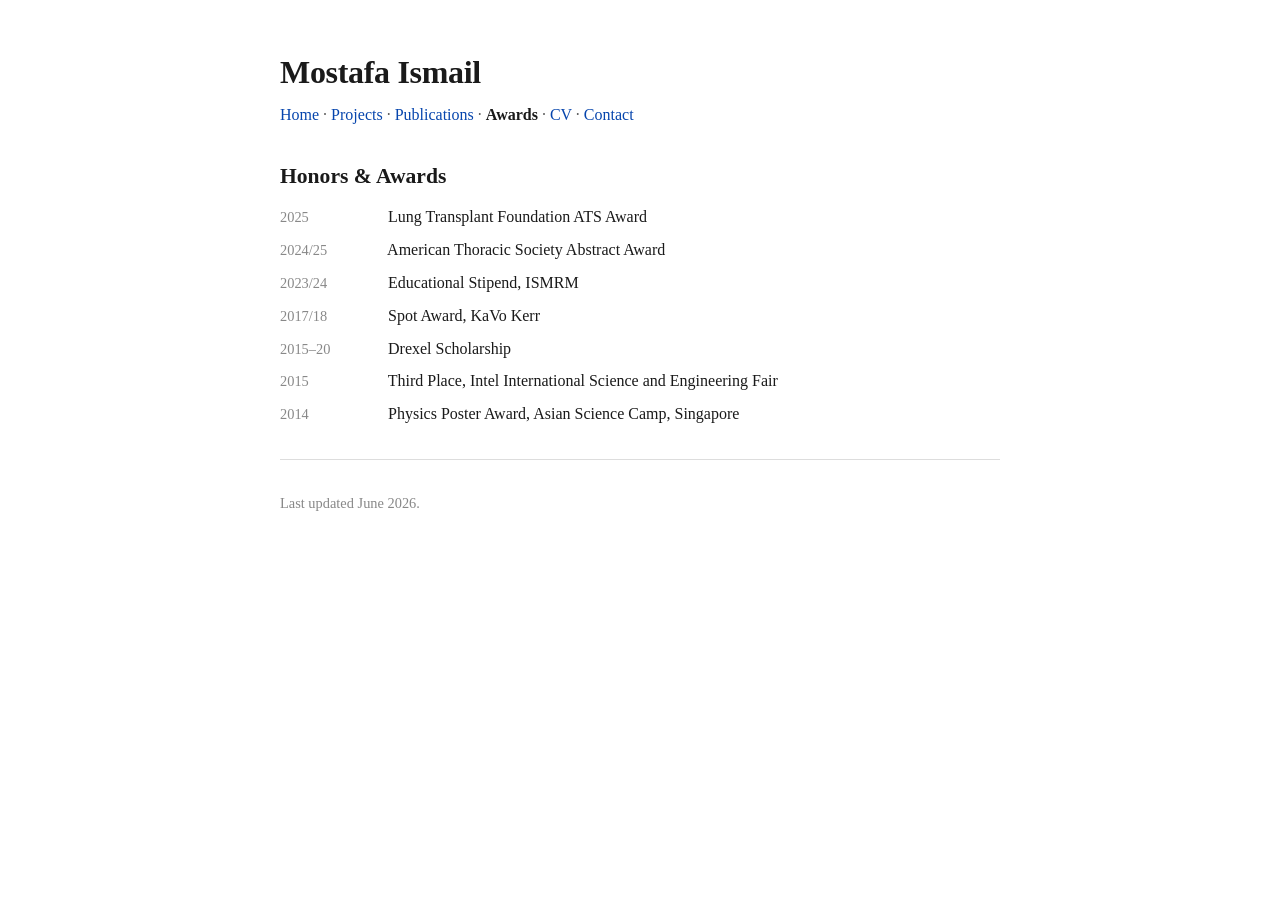
==== awards.html @ 3a741c07 "Add Projects, Awards, Contact pages; add LinkedIn link" ====
<!DOCTYPE html>
<html lang="en">
<head>
  <meta charset="UTF-8" />
  <meta name="viewport" content="width=device-width, initial-scale=1.0" />
  <title>Awards — Mostafa Ismail</title>
  <meta name="description" content="Honors and awards received by Mostafa Ismail." />
  <link rel="stylesheet" href="style.css" />
</head>
<body>
  <div class="wrap">

    <header>
      <h1>Mostafa Ismail</h1>
      <nav>
        <a href="index.html">Home</a> &middot;
        <a href="projects.html">Projects</a> &middot;
        <a href="publications.html">Publications</a> &middot;
        <a href="awards.html" class="active">Awards</a> &middot;
        <a href="cv.html">CV</a> &middot;
        <a href="contact.html">Contact</a>
      </nav>
    </header>

    <section id="awards">
      <h2>Honors &amp; Awards</h2>
      <ul class="teaching">
        <li><span class="date">2025</span> Lung Transplant Foundation ATS Award</li>
        <li><span class="date">2024/25</span> American Thoracic Society Abstract Award</li>
        <li><span class="date">2023/24</span> Educational Stipend, ISMRM</li>
        <li><span class="date">2017/18</span> Spot Award, KaVo Kerr</li>
        <li><span class="date">2015&ndash;20</span> Drexel Scholarship</li>
        <li><span class="date">2015</span> Third Place, Intel International Science and Engineering Fair</li>
        <li><span class="date">2014</span> Physics Poster Award, Asian Science Camp, Singapore</li>
      </ul>
    </section>

    <hr />

    <footer>
      <p>Last updated June 2026.</p>
    </footer>

  </div>
</body>
</html>
---- style.css ----
html {
  font-size: 16px;
}

body {
  margin: 0;
  background: #ffffff;
  color: #1a1a1a;
  font-family: Georgia, "Times New Roman", Times, serif;
  line-height: 1.55;
}

.wrap {
  max-width: 720px;
  margin: 0 auto;
  padding: 3rem 1.25rem 4rem;
}

/* Header */
header h1 {
  margin: 0 0 .35rem;
  font-size: 2rem;
  font-weight: 700;
  letter-spacing: -0.01em;
}

nav {
  font-size: 1rem;
  color: #555;
  margin-bottom: 2rem;
}

nav a.active {
  color: #1a1a1a;
  font-weight: 700;
  text-decoration: none;
  cursor: default;
}

.cv-note {
  font-size: .95rem;
  color: #555;
  margin: 0 0 1.5rem;
}

.contact-table {
  border-collapse: collapse;
  margin-top: .5rem;
}
.contact-table td {
  padding: .35rem 1.5rem .35rem 0;
  vertical-align: top;
}
.contact-table td:first-child {
  color: #888;
  white-space: nowrap;
  font-size: .95rem;
}

/* Links — classic academic blue */
a {
  color: #0645ad;
  text-decoration: none;
}
a:hover { text-decoration: underline; }

/* Intro with floated photo */
.intro {
  overflow: hidden;
}

.photo {
  float: left;
  width: 165px;
  height: auto;
  margin: 0 1.5rem 1rem 0;
  border-radius: 3px;
}

.intro p { margin: 0 0 1rem; }

.contact-links {
  font-size: .98rem;
}

/* Section headings */
h2 {
  font-size: 1.35rem;
  font-weight: 700;
  margin: 0 0 .75rem;
}

hr {
  border: none;
  border-top: 1px solid #ddd;
  margin: 2rem 0;
}

section { clear: both; }

/* Lists */
ul, ol { margin: .5rem 0; padding-left: 1.4rem; }

ul.news, ul.teaching { list-style: none; padding-left: 0; }
ul.news li, ul.teaching li { margin-bottom: .5rem; }

.date {
  display: inline-block;
  min-width: 6.5rem;
  color: #888;
  font-size: .9rem;
}

/* Publications */
.pub { margin-bottom: 1.25rem; }
.pub-title { font-weight: 700; }
.pub-authors { font-size: .98rem; }
.pub-venue { font-size: .95rem; color: #444; }

ol.pubs li { margin-bottom: .85rem; font-size: .97rem; }

h3.sub {
  font-size: 1.05rem;
  font-weight: 700;
  margin: 1.5rem 0 .5rem;
}

.entry { margin-bottom: 1.25rem; }
.entry-head { display: flex; justify-content: space-between; align-items: baseline; gap: 1rem; flex-wrap: wrap; }
.entry-head h3 { margin: 0; font-size: 1.05rem; }
.org { margin: .1rem 0 .4rem; color: #555; font-style: italic; font-size: .95rem; }
.entry ul { margin: .3rem 0; }
.entry ul li { font-size: .96rem; margin-bottom: .2rem; }
.thesis { margin: .2rem 0; font-size: .96rem; }

footer {
  color: #888;
  font-size: .9rem;
}

/* Responsive */
@media (max-width: 560px) {
  .wrap { padding: 2rem 1.1rem 3rem; }
  .photo { float: none; display: block; margin: 0 0 1rem; width: 150px; }
  .date { min-width: 0; display: block; }
}
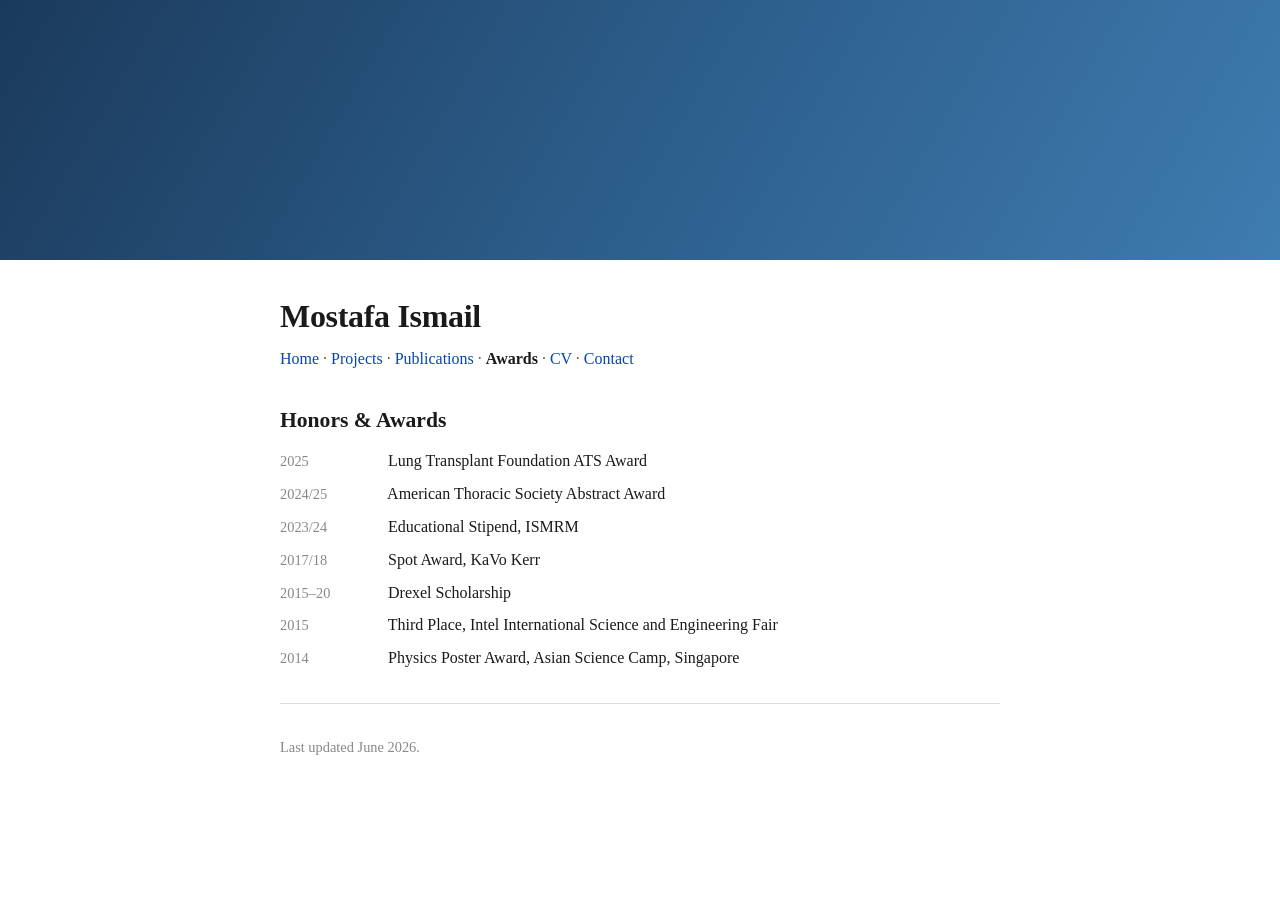
==== commit 596d68b7: "Add cover banner to all pages" ====
--- a/awards.html
+++ b/awards.html
@@ -8,6 +8,7 @@
   <link rel="stylesheet" href="style.css" />
 </head>
 <body>
+  <div class="cover"></div>
   <div class="wrap">
 
     <header>
--- a/style.css
+++ b/style.css
@@ -10,11 +10,25 @@
   line-height: 1.55;
 }
 
+/* Full-width cover / hero banner */
+.cover {
+  width: 100%;
+  height: 260px;
+  background-color: #1b3a5b;
+  background-image: linear-gradient(120deg, #1b3a5b 0%, #2c5d8a 50%, #3f7cb0 100%), url("assets/cover.jpg");
+  background-image: url("assets/cover.jpg"), linear-gradient(120deg, #1b3a5b 0%, #2c5d8a 50%, #3f7cb0 100%);
+  background-size: cover, cover;
+  background-position: center, center;
+  background-repeat: no-repeat;
+}
+
 .wrap {
   max-width: 720px;
   margin: 0 auto;
   padding: 3rem 1.25rem 4rem;
 }
+
+.cover + .wrap { padding-top: 2rem; }
 
 /* Header */
 header h1 {
@@ -70,10 +84,10 @@
 }
 
 .photo {
-  float: left;
-  width: 165px;
+  float: right;
+  width: 230px;
   height: auto;
-  margin: 0 1.5rem 1rem 0;
+  margin: 0 0 1rem 1.75rem;
   border-radius: 3px;
 }
 
@@ -140,6 +154,7 @@
 
 /* Responsive */
 @media (max-width: 560px) {
+  .cover { height: 150px; }
   .wrap { padding: 2rem 1.1rem 3rem; }
   .photo { float: none; display: block; margin: 0 0 1rem; width: 150px; }
   .date { min-width: 0; display: block; }
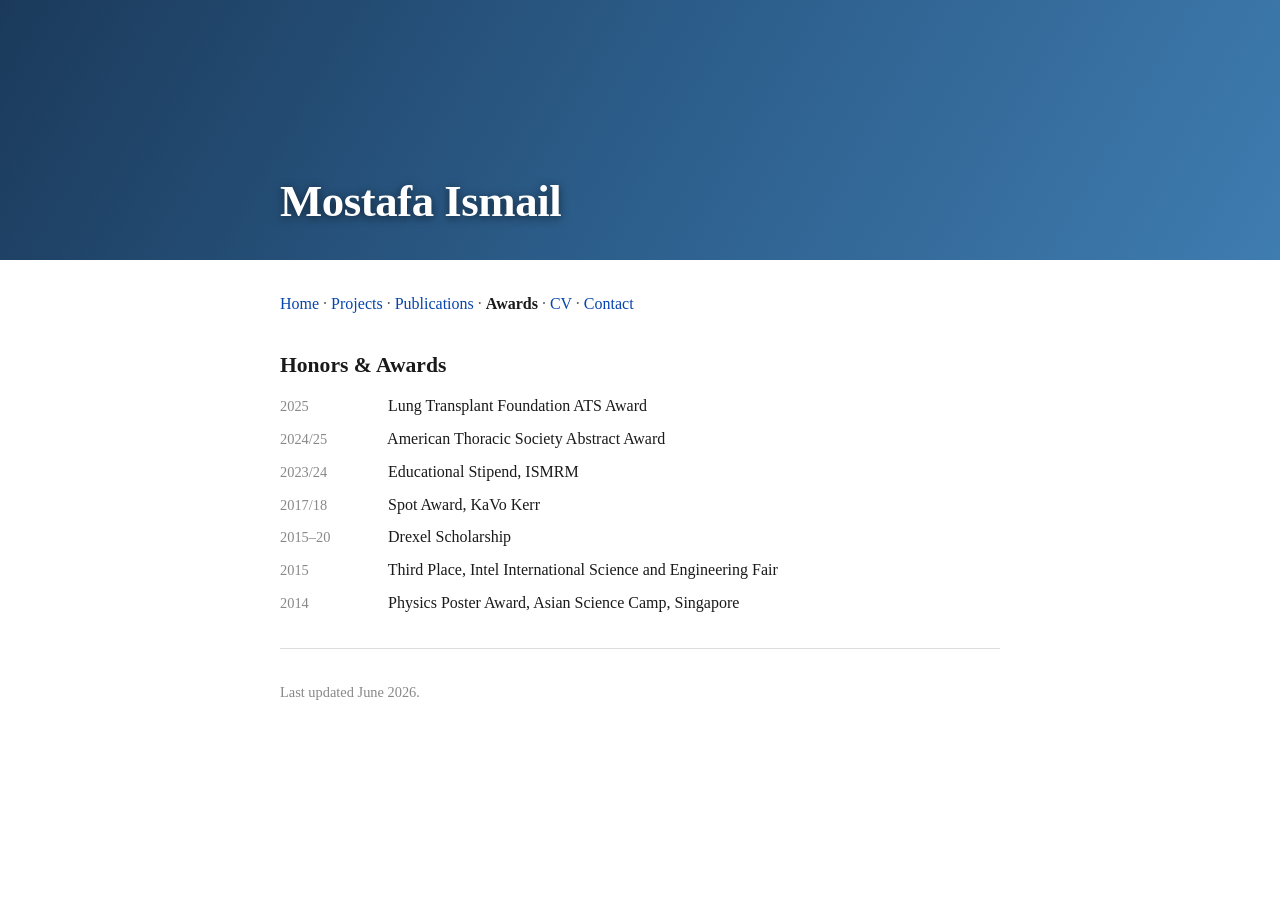
==== commit 86dcc47e: "Overlay name on cover banner across all pages" ====
--- a/awards.html
+++ b/awards.html
@@ -8,11 +8,12 @@
   <link rel="stylesheet" href="style.css" />
 </head>
 <body>
-  <div class="cover"></div>
+  <div class="cover">
+    <div class="cover-inner"><h1>Mostafa Ismail</h1></div>
+  </div>
   <div class="wrap">
 
     <header>
-      <h1>Mostafa Ismail</h1>
       <nav>
         <a href="index.html">Home</a> &middot;
         <a href="projects.html">Projects</a> &middot;
--- a/style.css
+++ b/style.css
@@ -20,6 +20,24 @@
   background-size: cover, cover;
   background-position: center, center;
   background-repeat: no-repeat;
+  display: flex;
+  align-items: flex-end;
+}
+
+.cover-inner {
+  max-width: 720px;
+  width: 100%;
+  margin: 0 auto;
+  padding: 0 1.25rem 1.5rem;
+}
+
+.cover-inner h1 {
+  margin: 0;
+  color: #fff;
+  font-size: 2.8rem;
+  font-weight: 700;
+  letter-spacing: -0.01em;
+  text-shadow: 0 2px 10px rgba(0, 0, 0, 0.55);
 }
 
 .wrap {
@@ -155,6 +173,8 @@
 /* Responsive */
 @media (max-width: 560px) {
   .cover { height: 150px; }
+  .cover-inner { padding-bottom: 1rem; }
+  .cover-inner h1 { font-size: 1.9rem; }
   .wrap { padding: 2rem 1.1rem 3rem; }
   .photo { float: none; display: block; margin: 0 0 1rem; width: 150px; }
   .date { min-width: 0; display: block; }
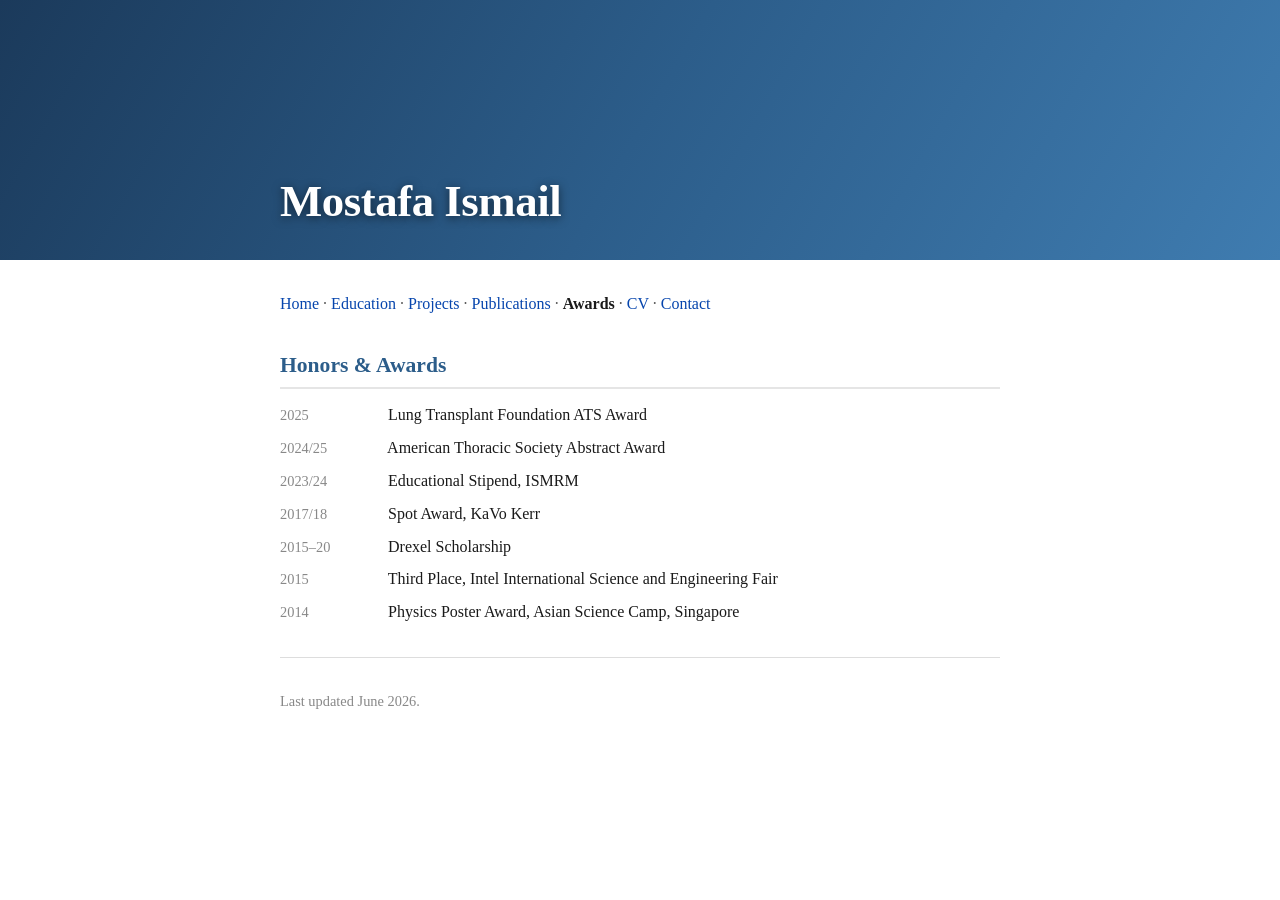
==== commit c75d29a6: "Add dedicated Education page with coursework; add to nav and sitemap" ====
--- a/awards.html
+++ b/awards.html
@@ -16,6 +16,7 @@
     <header>
       <nav>
         <a href="index.html">Home</a> &middot;
+        <a href="education.html">Education</a> &middot;
         <a href="projects.html">Projects</a> &middot;
         <a href="publications.html">Publications</a> &middot;
         <a href="awards.html" class="active">Awards</a> &middot;
--- a/style.css
+++ b/style.css
@@ -75,6 +75,13 @@
   margin: 0 0 1.5rem;
 }
 
+.pub-summary {
+  font-size: .95rem;
+  color: #555;
+  font-style: italic;
+  margin: 0 0 1.5rem;
+}
+
 .contact-table {
   border-collapse: collapse;
   margin-top: .5rem;
@@ -119,7 +126,10 @@
 h2 {
   font-size: 1.35rem;
   font-weight: 700;
-  margin: 0 0 .75rem;
+  color: #2c5d8a;
+  margin: 0 0 .9rem;
+  padding-bottom: .3rem;
+  border-bottom: 2px solid #e5e5e5;
 }
 
 hr {
@@ -148,13 +158,48 @@
 .pub-title { font-weight: 700; }
 .pub-authors { font-size: .98rem; }
 .pub-venue { font-size: .95rem; color: #444; }
+.pub-date { font-size: .85rem; color: #888; margin: .1rem 0 .2rem; }
+
+/* Coursework lists */
+ul.courses {
+  list-style: none;
+  padding-left: 0;
+  columns: 2;
+  column-gap: 2rem;
+}
+ul.courses li {
+  margin-bottom: .4rem;
+  font-size: .95rem;
+  break-inside: avoid;
+}
+ul.courses .code {
+  display: inline-block;
+  min-width: 4.5rem;
+  font-weight: 700;
+  color: #2c5d8a;
+}
+
+@media (max-width: 560px) {
+  ul.courses { columns: 1; }
+}
 
 ol.pubs li { margin-bottom: .85rem; font-size: .97rem; }
 
 h3.sub {
   font-size: 1.05rem;
   font-weight: 700;
-  margin: 1.5rem 0 .5rem;
+  color: #2c5d8a;
+  margin: 2.75rem 0 1.1rem;
+  padding-top: 1.5rem;
+  border-top: 2px solid #e5e5e5;
+  text-transform: uppercase;
+  letter-spacing: 0.04em;
+}
+
+h3.sub:first-of-type {
+  margin-top: 1rem;
+  padding-top: 0;
+  border-top: none;
 }
 
 .entry { margin-bottom: 1.25rem; }
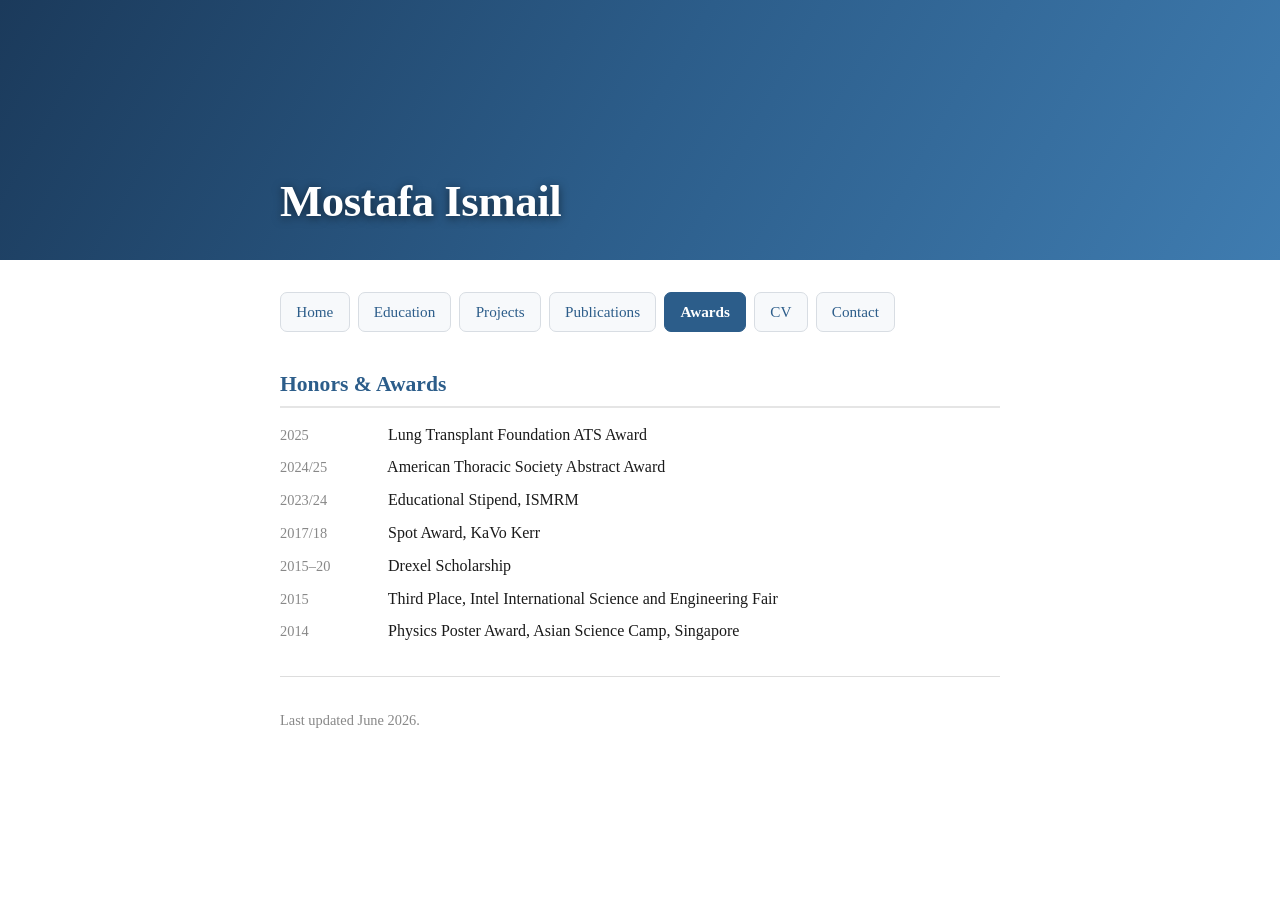
==== commit 72a18234: "Convert nav to pill/tab buttons" ====
--- a/awards.html
+++ b/awards.html
@@ -15,12 +15,12 @@
 
     <header>
       <nav>
-        <a href="index.html">Home</a> &middot;
-        <a href="education.html">Education</a> &middot;
-        <a href="projects.html">Projects</a> &middot;
-        <a href="publications.html">Publications</a> &middot;
-        <a href="awards.html" class="active">Awards</a> &middot;
-        <a href="cv.html">CV</a> &middot;
+        <a href="index.html">Home</a>
+        <a href="education.html">Education</a>
+        <a href="projects.html">Projects</a>
+        <a href="publications.html">Publications</a>
+        <a href="awards.html" class="active">Awards</a>
+        <a href="cv.html">CV</a>
         <a href="contact.html">Contact</a>
       </nav>
     </header>
--- a/style.css
+++ b/style.css
@@ -57,15 +57,35 @@
 }
 
 nav {
-  font-size: 1rem;
-  color: #555;
-  margin-bottom: 2rem;
+  display: flex;
+  flex-wrap: wrap;
+  gap: .5rem;
+  margin-bottom: 2.25rem;
+}
+
+nav a {
+  display: inline-block;
+  padding: .45rem .95rem;
+  border: 1px solid #d8dde3;
+  border-radius: 7px;
+  font-size: .95rem;
+  color: #2c5d8a;
+  background: #f7f9fb;
+  text-decoration: none;
+  transition: background .12s ease, border-color .12s ease;
+}
+
+nav a:hover {
+  background: #eaf0f6;
+  border-color: #2c5d8a;
+  text-decoration: none;
 }
 
 nav a.active {
-  color: #1a1a1a;
-  font-weight: 700;
-  text-decoration: none;
+  background: #2c5d8a;
+  border-color: #2c5d8a;
+  color: #fff;
+  font-weight: 600;
   cursor: default;
 }
 
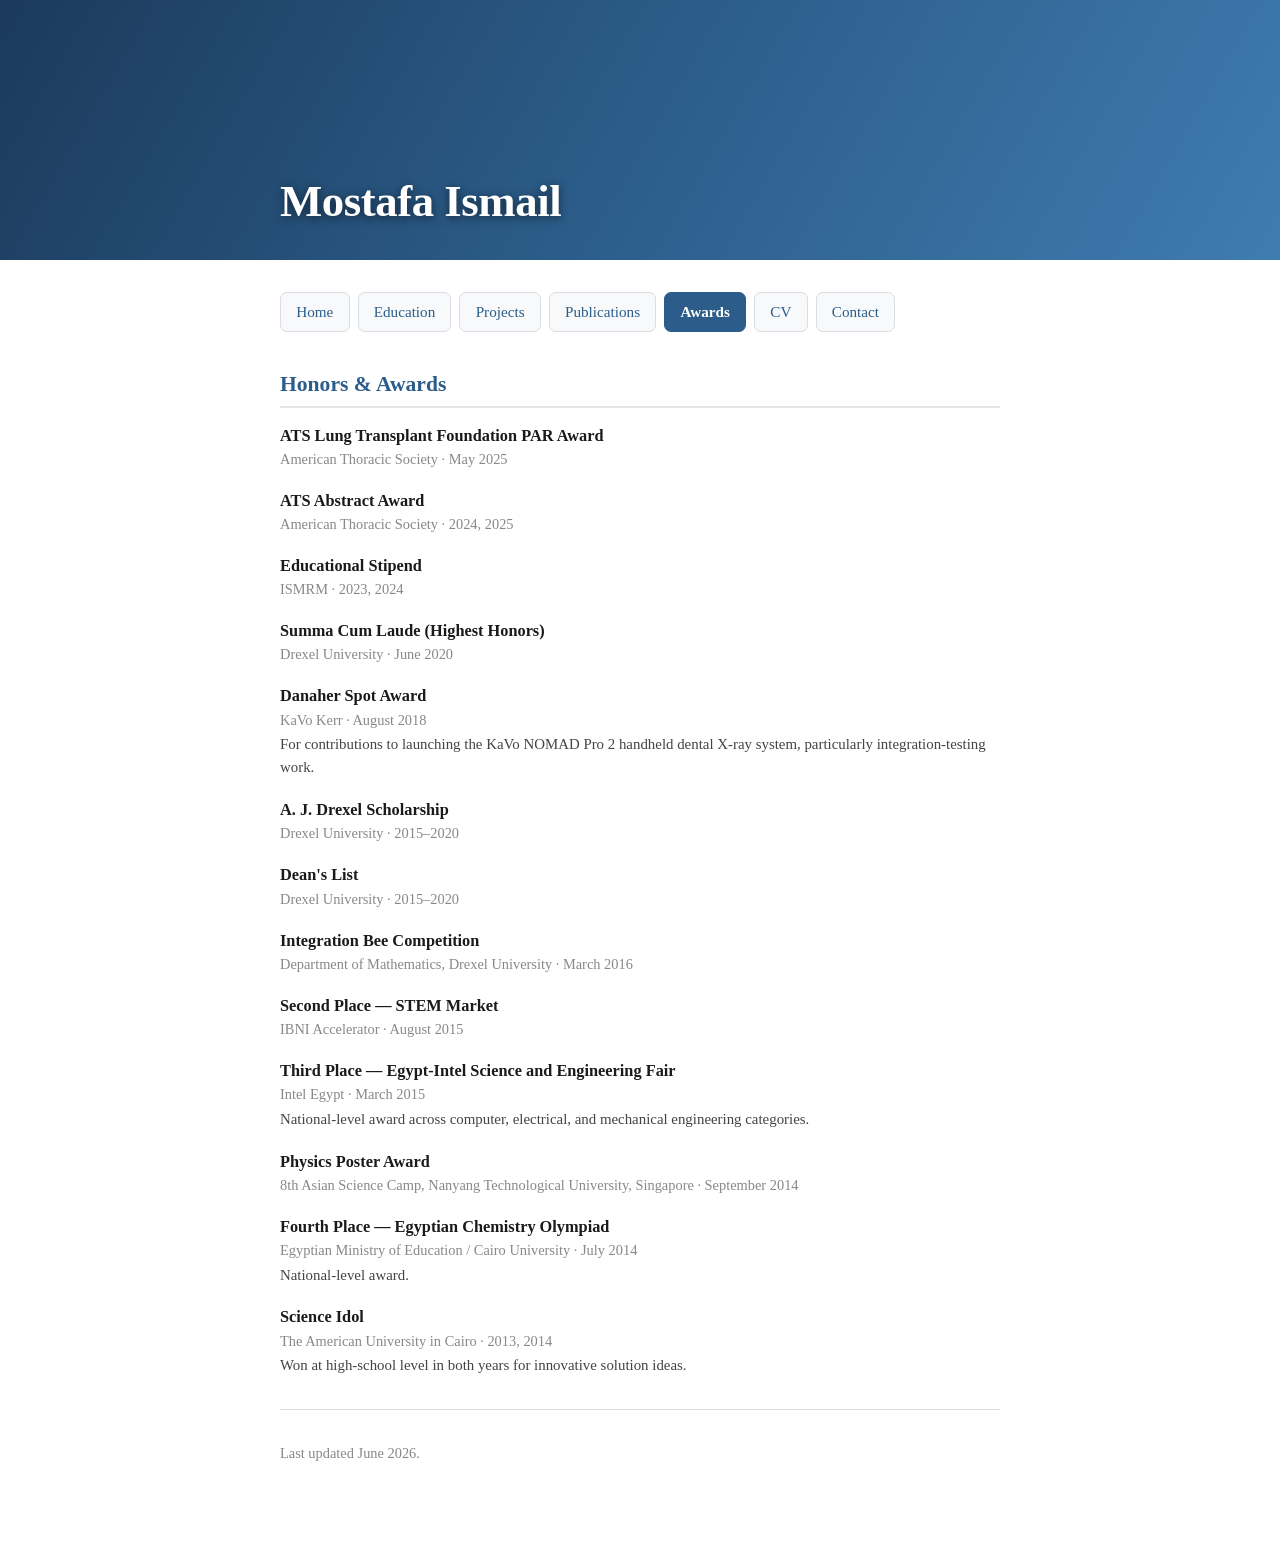
==== commit 20ba8b9c: "Rebuild awards from LinkedIn honors; CV tab opens PDF directly" ====
--- a/awards.html
+++ b/awards.html
@@ -20,22 +20,83 @@
         <a href="projects.html">Projects</a>
         <a href="publications.html">Publications</a>
         <a href="awards.html" class="active">Awards</a>
-        <a href="cv.html">CV</a>
+        <a href="assets/cv.pdf" target="_blank" rel="noopener">CV</a>
         <a href="contact.html">Contact</a>
       </nav>
     </header>
 
     <section id="awards">
       <h2>Honors &amp; Awards</h2>
-      <ul class="teaching">
-        <li><span class="date">2025</span> Lung Transplant Foundation ATS Award</li>
-        <li><span class="date">2024/25</span> American Thoracic Society Abstract Award</li>
-        <li><span class="date">2023/24</span> Educational Stipend, ISMRM</li>
-        <li><span class="date">2017/18</span> Spot Award, KaVo Kerr</li>
-        <li><span class="date">2015&ndash;20</span> Drexel Scholarship</li>
-        <li><span class="date">2015</span> Third Place, Intel International Science and Engineering Fair</li>
-        <li><span class="date">2014</span> Physics Poster Award, Asian Science Camp, Singapore</li>
-      </ul>
+
+      <div class="award">
+        <div class="award-title">ATS Lung Transplant Foundation PAR Award</div>
+        <div class="award-meta">American Thoracic Society &middot; May 2025</div>
+      </div>
+
+      <div class="award">
+        <div class="award-title">ATS Abstract Award</div>
+        <div class="award-meta">American Thoracic Society &middot; 2024, 2025</div>
+      </div>
+
+      <div class="award">
+        <div class="award-title">Educational Stipend</div>
+        <div class="award-meta">ISMRM &middot; 2023, 2024</div>
+      </div>
+
+      <div class="award">
+        <div class="award-title">Summa Cum Laude (Highest Honors)</div>
+        <div class="award-meta">Drexel University &middot; June 2020</div>
+      </div>
+
+      <div class="award">
+        <div class="award-title">Danaher Spot Award</div>
+        <div class="award-meta">KaVo Kerr &middot; August 2018</div>
+        <div class="award-desc">For contributions to launching the KaVo NOMAD Pro 2 handheld dental X-ray system, particularly integration-testing work.</div>
+      </div>
+
+      <div class="award">
+        <div class="award-title">A. J. Drexel Scholarship</div>
+        <div class="award-meta">Drexel University &middot; 2015&ndash;2020</div>
+      </div>
+
+      <div class="award">
+        <div class="award-title">Dean's List</div>
+        <div class="award-meta">Drexel University &middot; 2015&ndash;2020</div>
+      </div>
+
+      <div class="award">
+        <div class="award-title">Integration Bee Competition</div>
+        <div class="award-meta">Department of Mathematics, Drexel University &middot; March 2016</div>
+      </div>
+
+      <div class="award">
+        <div class="award-title">Second Place &mdash; STEM Market</div>
+        <div class="award-meta">IBNI Accelerator &middot; August 2015</div>
+      </div>
+
+      <div class="award">
+        <div class="award-title">Third Place &mdash; Egypt-Intel Science and Engineering Fair</div>
+        <div class="award-meta">Intel Egypt &middot; March 2015</div>
+        <div class="award-desc">National-level award across computer, electrical, and mechanical engineering categories.</div>
+      </div>
+
+      <div class="award">
+        <div class="award-title">Physics Poster Award</div>
+        <div class="award-meta">8th Asian Science Camp, Nanyang Technological University, Singapore &middot; September 2014</div>
+      </div>
+
+      <div class="award">
+        <div class="award-title">Fourth Place &mdash; Egyptian Chemistry Olympiad</div>
+        <div class="award-meta">Egyptian Ministry of Education / Cairo University &middot; July 2014</div>
+        <div class="award-desc">National-level award.</div>
+      </div>
+
+      <div class="award">
+        <div class="award-title">Science Idol</div>
+        <div class="award-meta">The American University in Cairo &middot; 2013, 2014</div>
+        <div class="award-desc">Won at high-school level in both years for innovative solution ideas.</div>
+      </div>
+
     </section>
 
     <hr />
--- a/style.css
+++ b/style.css
@@ -180,6 +180,12 @@
 .pub-venue { font-size: .95rem; color: #444; }
 .pub-date { font-size: .85rem; color: #888; margin: .1rem 0 .2rem; }
 
+/* Awards */
+.award { margin-bottom: 1.1rem; }
+.award-title { font-weight: 700; font-size: 1.02rem; }
+.award-meta { font-size: .9rem; color: #888; }
+.award-desc { font-size: .93rem; color: #444; margin-top: .15rem; }
+
 /* Coursework lists */
 ul.courses {
   list-style: none;
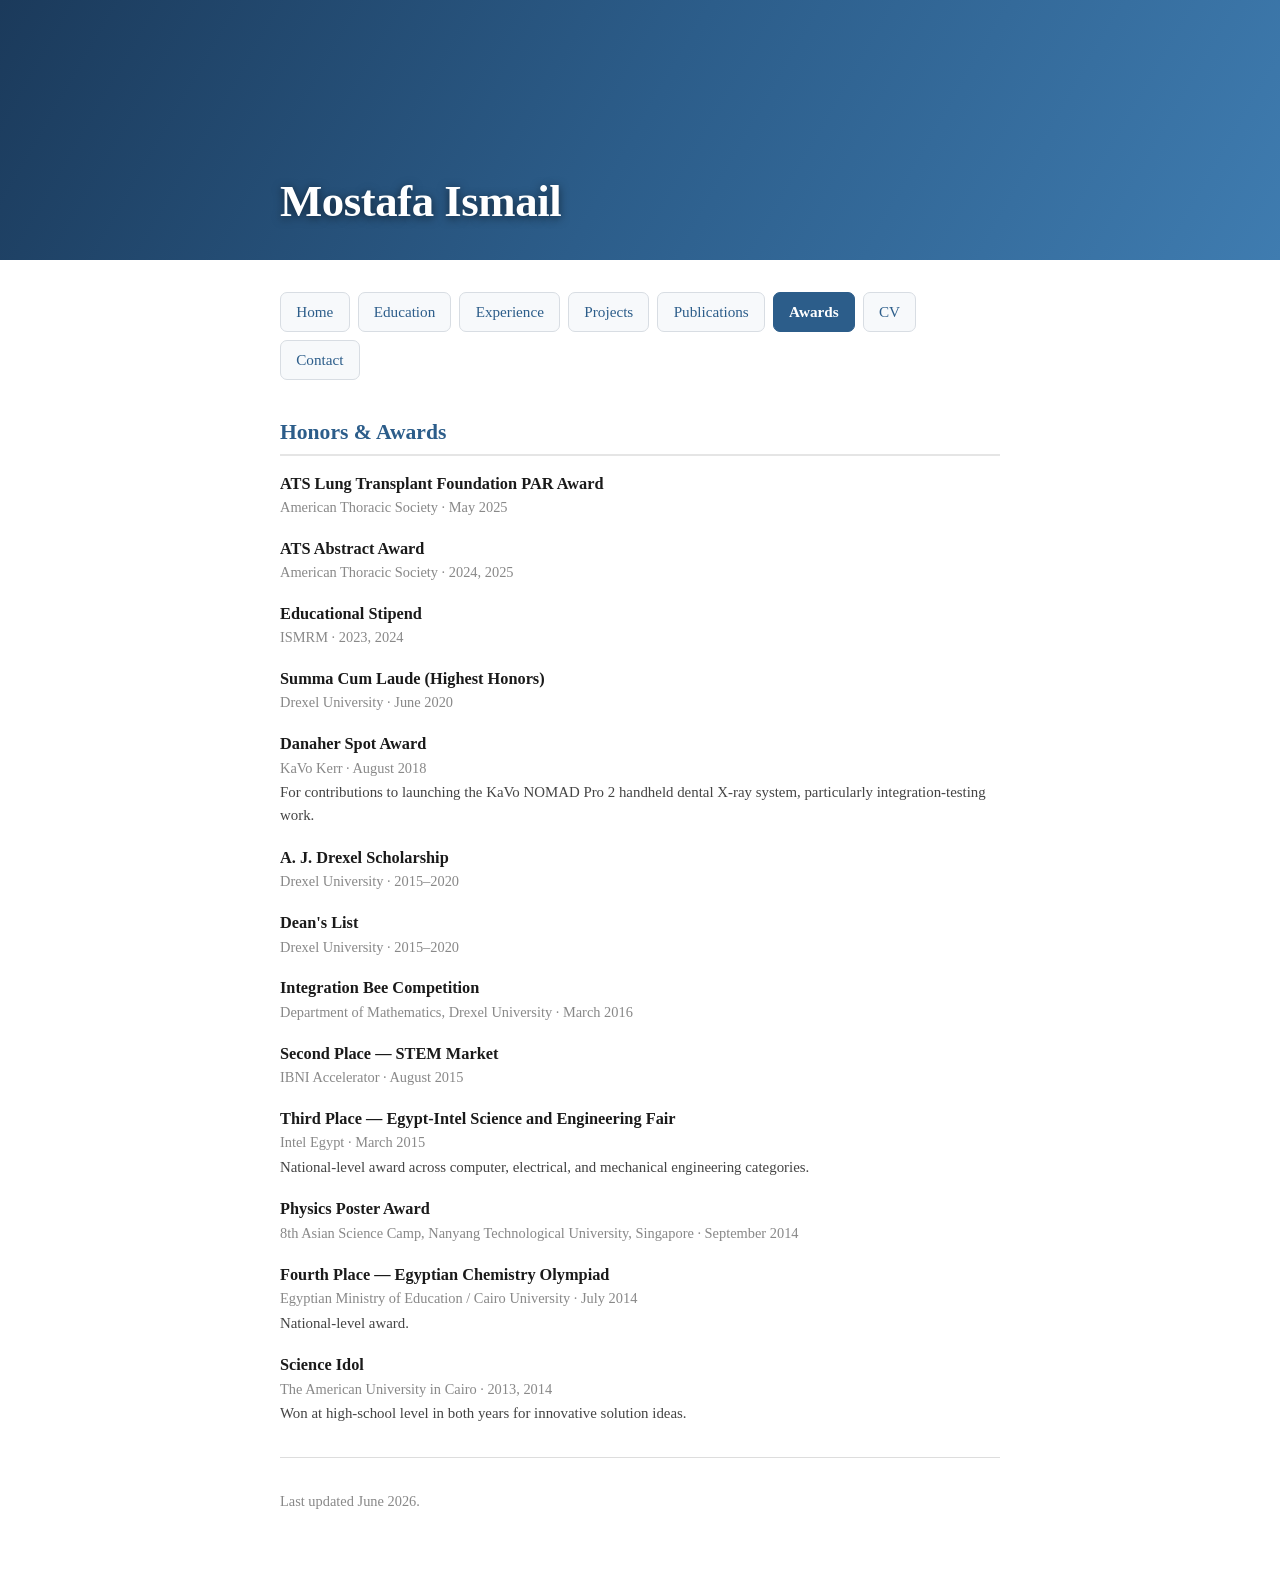
==== commit 3ed73275: "Add Experience page from LinkedIn; add to nav and sitemap" ====
--- a/awards.html
+++ b/awards.html
@@ -17,6 +17,7 @@
       <nav>
         <a href="index.html">Home</a>
         <a href="education.html">Education</a>
+        <a href="experience.html">Experience</a>
         <a href="projects.html">Projects</a>
         <a href="publications.html">Publications</a>
         <a href="awards.html" class="active">Awards</a>
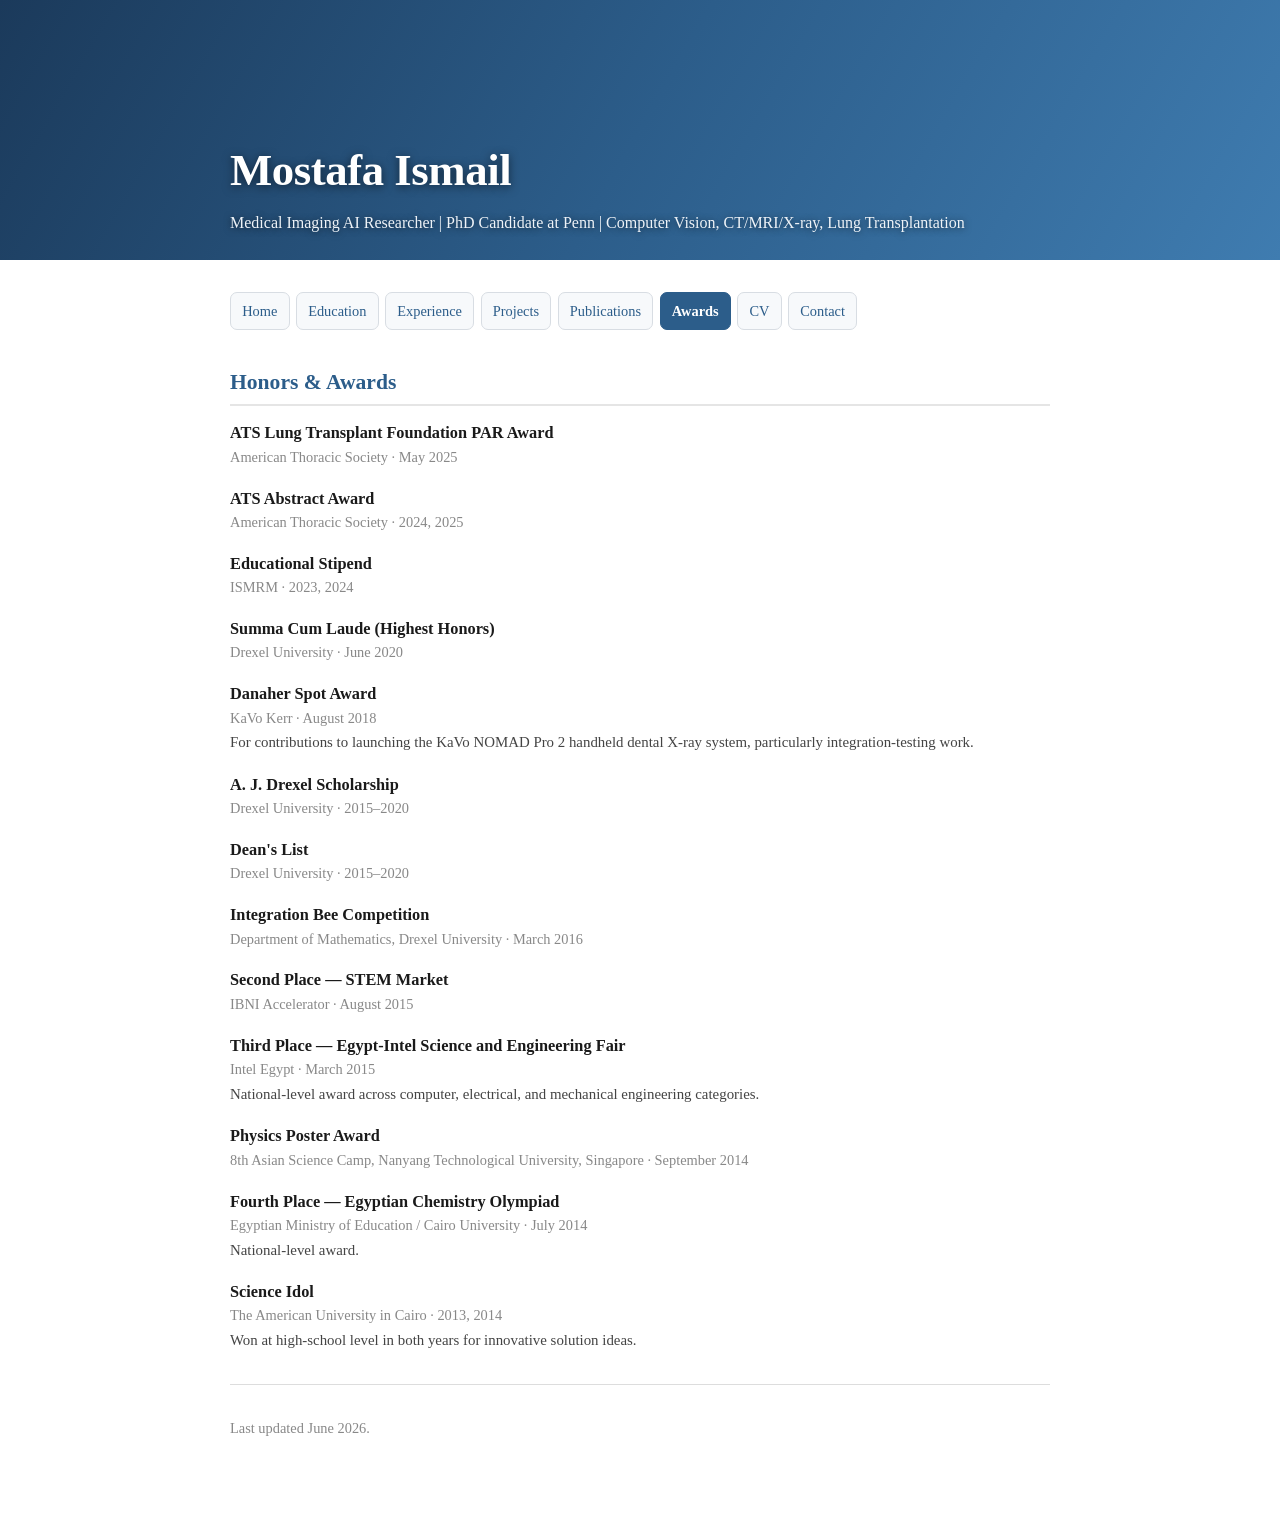
==== commit 27bc6965: "Add headline tagline under name on cover banner" ====
--- a/awards.html
+++ b/awards.html
@@ -9,7 +9,10 @@
 </head>
 <body>
   <div class="cover">
-    <div class="cover-inner"><h1>Mostafa Ismail</h1></div>
+    <div class="cover-inner">
+      <h1>Mostafa Ismail</h1>
+      <p class="tagline">Medical Imaging AI Researcher | PhD Candidate at Penn | Computer Vision, CT/MRI/X-ray, Lung Transplantation</p>
+    </div>
   </div>
   <div class="wrap">
 
--- a/style.css
+++ b/style.css
@@ -15,17 +15,16 @@
   width: 100%;
   height: 260px;
   background-color: #1b3a5b;
-  background-image: linear-gradient(120deg, #1b3a5b 0%, #2c5d8a 50%, #3f7cb0 100%), url("assets/cover.jpg");
-  background-image: url("assets/cover.jpg"), linear-gradient(120deg, #1b3a5b 0%, #2c5d8a 50%, #3f7cb0 100%);
-  background-size: cover, cover;
-  background-position: center, center;
+  background-image: linear-gradient(120deg, #1b3a5b 0%, #2c5d8a 50%, #3f7cb0 100%);
+  background-size: cover;
+  background-position: center;
   background-repeat: no-repeat;
   display: flex;
   align-items: flex-end;
 }
 
 .cover-inner {
-  max-width: 720px;
+  max-width: 820px;
   width: 100%;
   margin: 0 auto;
   padding: 0 1.25rem 1.5rem;
@@ -40,8 +39,16 @@
   text-shadow: 0 2px 10px rgba(0, 0, 0, 0.55);
 }
 
+.cover-inner .tagline {
+  margin: .35rem 0 0;
+  color: #eef3f8;
+  font-size: 1rem;
+  font-weight: 400;
+  text-shadow: 0 1px 7px rgba(0, 0, 0, 0.6);
+}
+
 .wrap {
-  max-width: 720px;
+  max-width: 820px;
   margin: 0 auto;
   padding: 3rem 1.25rem 4rem;
 }
@@ -59,19 +66,20 @@
 nav {
   display: flex;
   flex-wrap: wrap;
-  gap: .5rem;
+  gap: .4rem;
   margin-bottom: 2.25rem;
 }
 
 nav a {
   display: inline-block;
-  padding: .45rem .95rem;
+  padding: .42rem .7rem;
   border: 1px solid #d8dde3;
   border-radius: 7px;
-  font-size: .95rem;
+  font-size: .9rem;
   color: #2c5d8a;
   background: #f7f9fb;
   text-decoration: none;
+  white-space: nowrap;
   transition: background .12s ease, border-color .12s ease;
 }
 
@@ -138,6 +146,18 @@
 
 .intro p { margin: 0 0 1rem; }
 
+.travel-photo {
+  float: left;
+  width: 240px;
+  height: auto;
+  margin: .3rem 1.5rem 1rem 0;
+  border-radius: 3px;
+}
+
+@media (max-width: 560px) {
+  .travel-photo { float: none; display: block; margin: 0 0 1rem; width: 100%; }
+}
+
 .contact-links {
   font-size: .98rem;
 }
@@ -180,6 +200,15 @@
 .pub-venue { font-size: .95rem; color: #444; }
 .pub-date { font-size: .85rem; color: #888; margin: .1rem 0 .2rem; }
 
+.project-figure {
+  display: block;
+  max-width: 100%;
+  height: auto;
+  margin: .9rem 0 .25rem;
+  border: 1px solid #e5e5e5;
+  border-radius: 4px;
+}
+
 /* Awards */
 .award { margin-bottom: 1.1rem; }
 .award-title { font-weight: 700; font-size: 1.02rem; }
@@ -226,6 +255,15 @@
   margin-top: 1rem;
   padding-top: 0;
   border-top: none;
+}
+
+#projects h3.sub {
+  font-size: .88rem;
+  font-weight: 400;
+  font-style: italic;
+  color: #888;
+  text-transform: none;
+  letter-spacing: 0;
 }
 
 .entry { margin-bottom: 1.25rem; }
